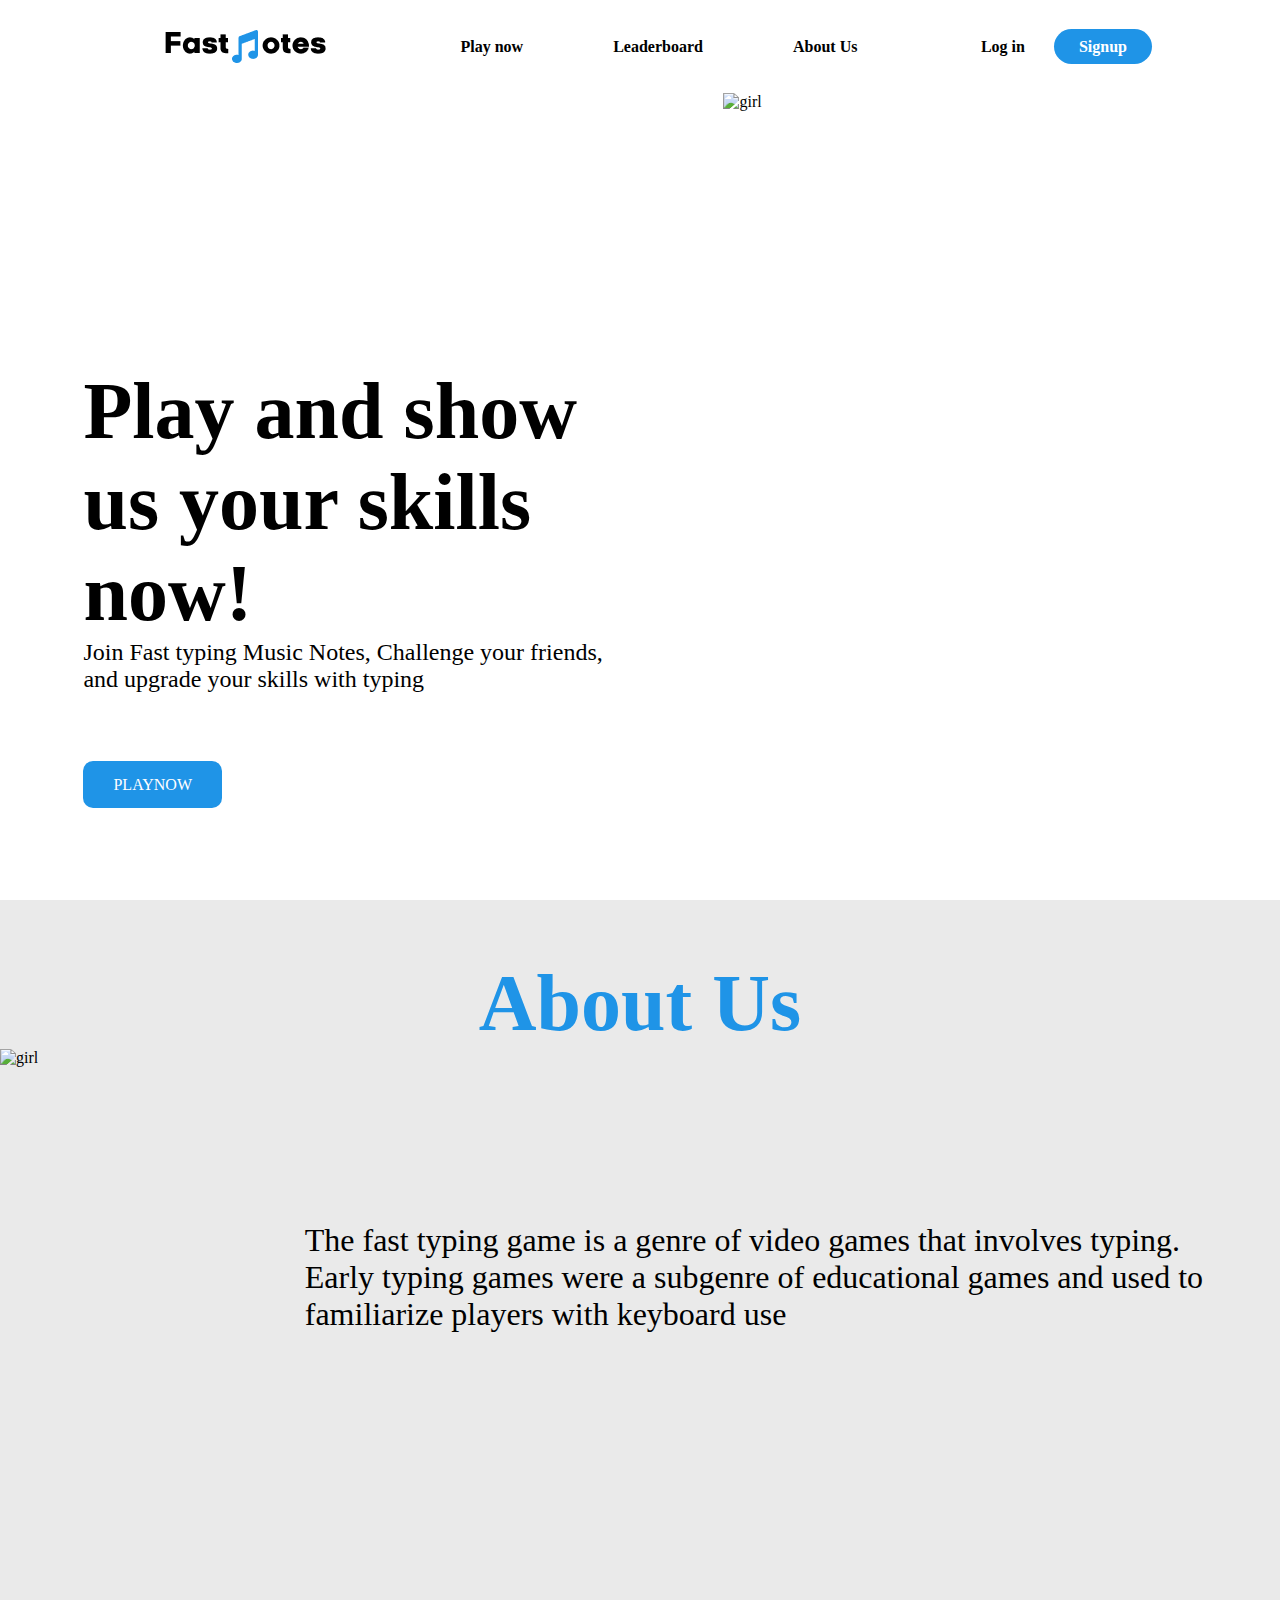
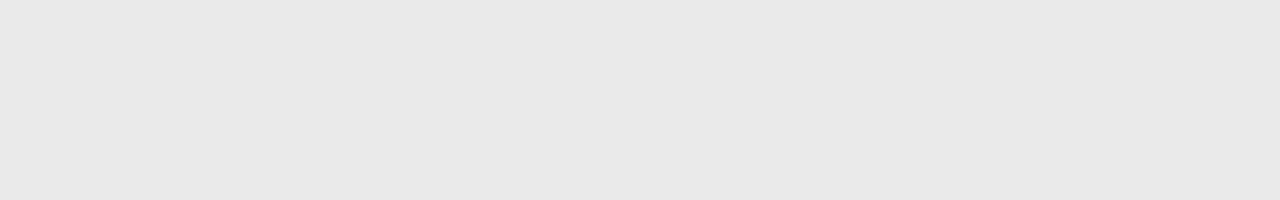
==== LandingPage/Index.html @ 9b5c47a4 "home , about us" ====
<!DOCTYPE html>
<html lang="en">
<head>
    <meta charset="UTF-8">
    <meta http-equiv="X-UA-Compatible" content="IE=edge">
    <meta name="viewport" content="width=device-width, initial-scale=1.0">
    <link rel="stylesheet" href="styles.css">
    <title>FastMoteS</title>
</head>
<body>
    
    <section class="header">
    <header>
        <img claass="logo" src="Resources/logo.png" alt="logo">
        <nav>
            <ul class="nav__links">
                <li><a href="#">Play now</a></li>
                <li><a href="#">Leaderboard</a></li>
                <li><a href="#">About Us</a></li>
            </ul>
        </nav>
        <div>
        <a class="cta" href="#">Log in</a>
        <a class="cta2" href="#">Signup</a>
        </div>
        
        
    </header>
    <main>
        <div class="title">
            <h1>Play and show us your skills now!</h1>
        </div>

        <div class="parag">
            <p>Join Fast typing Music Notes, Challenge your friends, and upgrade your skills with typing </p>
        </div>

        <div class="play">
            <a class="playnow" href="#">PLAYNOW</a>
        </div>

        <div class="girl">
            <img src="/Resources/Girl.png" alt="girl">
        </div>
    </main>
    </section>

    <section class="about">
        <div class="title2">
            <h1>About Us</h1>
        </div>

        <div class="girl2">
            <img src="/Resources/Girl2.png" alt="girl">
        </div>

        <div class="parag2">
            <p>The fast typing game is a genre of video games that involves typing. Early typing games were a subgenre of educational games and used to familiarize players with keyboard use  </p>
        </div>
        <img class="icon1" src="/Resources/icon1.png" alt="">
        <img class="icon2" src="/Resources/icon2.png" alt="">
        <img class="icon3" src="/Resources/icon3.png" alt="">
        <img class="icon4" src="/Resources/icon4.png" alt="">
        <img class="icon5" src="/Resources/icon5.png" alt="">

    </section>
</body>
</html>
---- LandingPage/styles.css ----
* {
    box-sizing: border-box;
    margin: 0;
    padding: 0;
  }
  @font-face {
    font-family: 'masiva';
    src: url('/Resources/FontsFree-Net-Masiva-Regular.ttf');
}
@font-face {
    font-family: 'masiva2';
    src: url('/Resources/FontsFree-Net-Masiva-Black_1.ttf');
}
  
  header {
    display: flex;
    justify-content: space-between;
    align-items: center;
    padding: 30px 10%;
  }
  .header {
    background-image: url('/Resources/Background.png');
    background-repeat: no-repeat;
    background-size: cover;
    height: 100vh;
    background-attachment: fixed;
  }
  
  
  .logo {
    cursor: pointer;
  }
  
  .nav__links a,
  button,
  .cta,
  .cta2,
  .overlay__content a {
    font-family: masiva;
    font-weight: 700;
    color: #000000;
    text-decoration: none;
  }
  
  .nav__links {
    list-style: none;
    display: flex;
  }
  
  .nav__links li {
    padding: 0px 20px;
  }
  
  .nav__links li a {
    transition: color 0.3s ease 0s;
    padding: 9px 25px;
  }
  
  .nav__links li a:hover {
    color: #1F94E7;
  }
  
  .cta {
    padding: 9px 25px;
    border: none;
    border-radius: 50px;
    cursor: pointer;
    transition: background-color 0.3s ease 0s;
  }

  .cta2 {
    padding: 9px 25px;
    background-color: #1F94E7;
    color: #ffffff;
    border: none;
    border-radius: 50px;
    cursor: pointer;
    transition: background-color 0.3s ease 0s;
  }

  .cta2:hover {
    background-color: #1a7cc3;
  }
  .cta:hover {
   color: #1F94E7;
  }
  main h1 {
    font-family: masiva2;
    font-size: 5rem;
  }
  main p {
    font-family: masiva;
    font-size: 1.5rem;
  }
  main {
    display: grid;
    grid-template-columns: 0.3fr 2fr 0.3fr 1fr 1fr;
    grid-template-rows: 1fr 1fr 0.5fr 0.5fr;
    grid-template-areas: 
    ".     . . girl girl"
    ". title . girl girl"
    ". parag . girl girl"
    ". play  . girl girl";
  }
  .title {
    grid-area: title;
  }
  .parag {
    grid-area: parag;
  }
  .play {
    grid-area: play;
  }
  .girl {
    grid-area: girl;
  }
  .playnow {
    padding: 15px 30px;
    background-color: #1F94E7;
    color: #ffffff;
    border: none;
    border-radius: 10px;
    cursor: pointer;
    transition: background-color 0.3s ease 0s;
    font-family: masiva2;
    color: #ffffff;
    text-decoration: none;
  }
  .playnow:hover {
    background-color: #1a7cc3;
  }
  .about {
        background-color: #eaeaea;
        height: 100vh;
  }
  .about {
    display: grid;
    grid-template-columns: 1fr 1fr 1fr 1fr 0.2fr;
    grid-template-rows: 0.1fr 0.1fr 0.3fr 0.5fr 0.5fr;
    grid-template-areas: 
    ".      .      .      .    . "
    "title2 title2 title2 title2 title2"
    "girl2  .      .      .     ."
    "girl2  parag2 parag2 parag2 .    "
    "girl2  .      .      .     .";
  }
  .girl2 {
    grid-area: girl2;
  }
  .title2 {
    grid-area: title2;
    font-family: masiva2;
    font-size: 2.5rem;
    text-align: center;
    color: #1F94E7;

  }
  .parag2 {
    grid-area: parag2;
    font-family: masiva;
    font-size: 2rem;
    
  }
  .icon1 {
    position: absolute;
    top: 160%;
    right: 40%;
  }
  .icon2 {
    position: absolute;
    top: 181%;
    right: 75%;
  }
  
  .icon3 {
    position: absolute;
    top: 125%;
    right: 74%;
  }
  .icon4 {
    position: absolute;
    top: 110%;
    right: 10%;
  }
  
  .icon5 {
    position: absolute;
    bottom: -100%;
    right: 10%;
  }
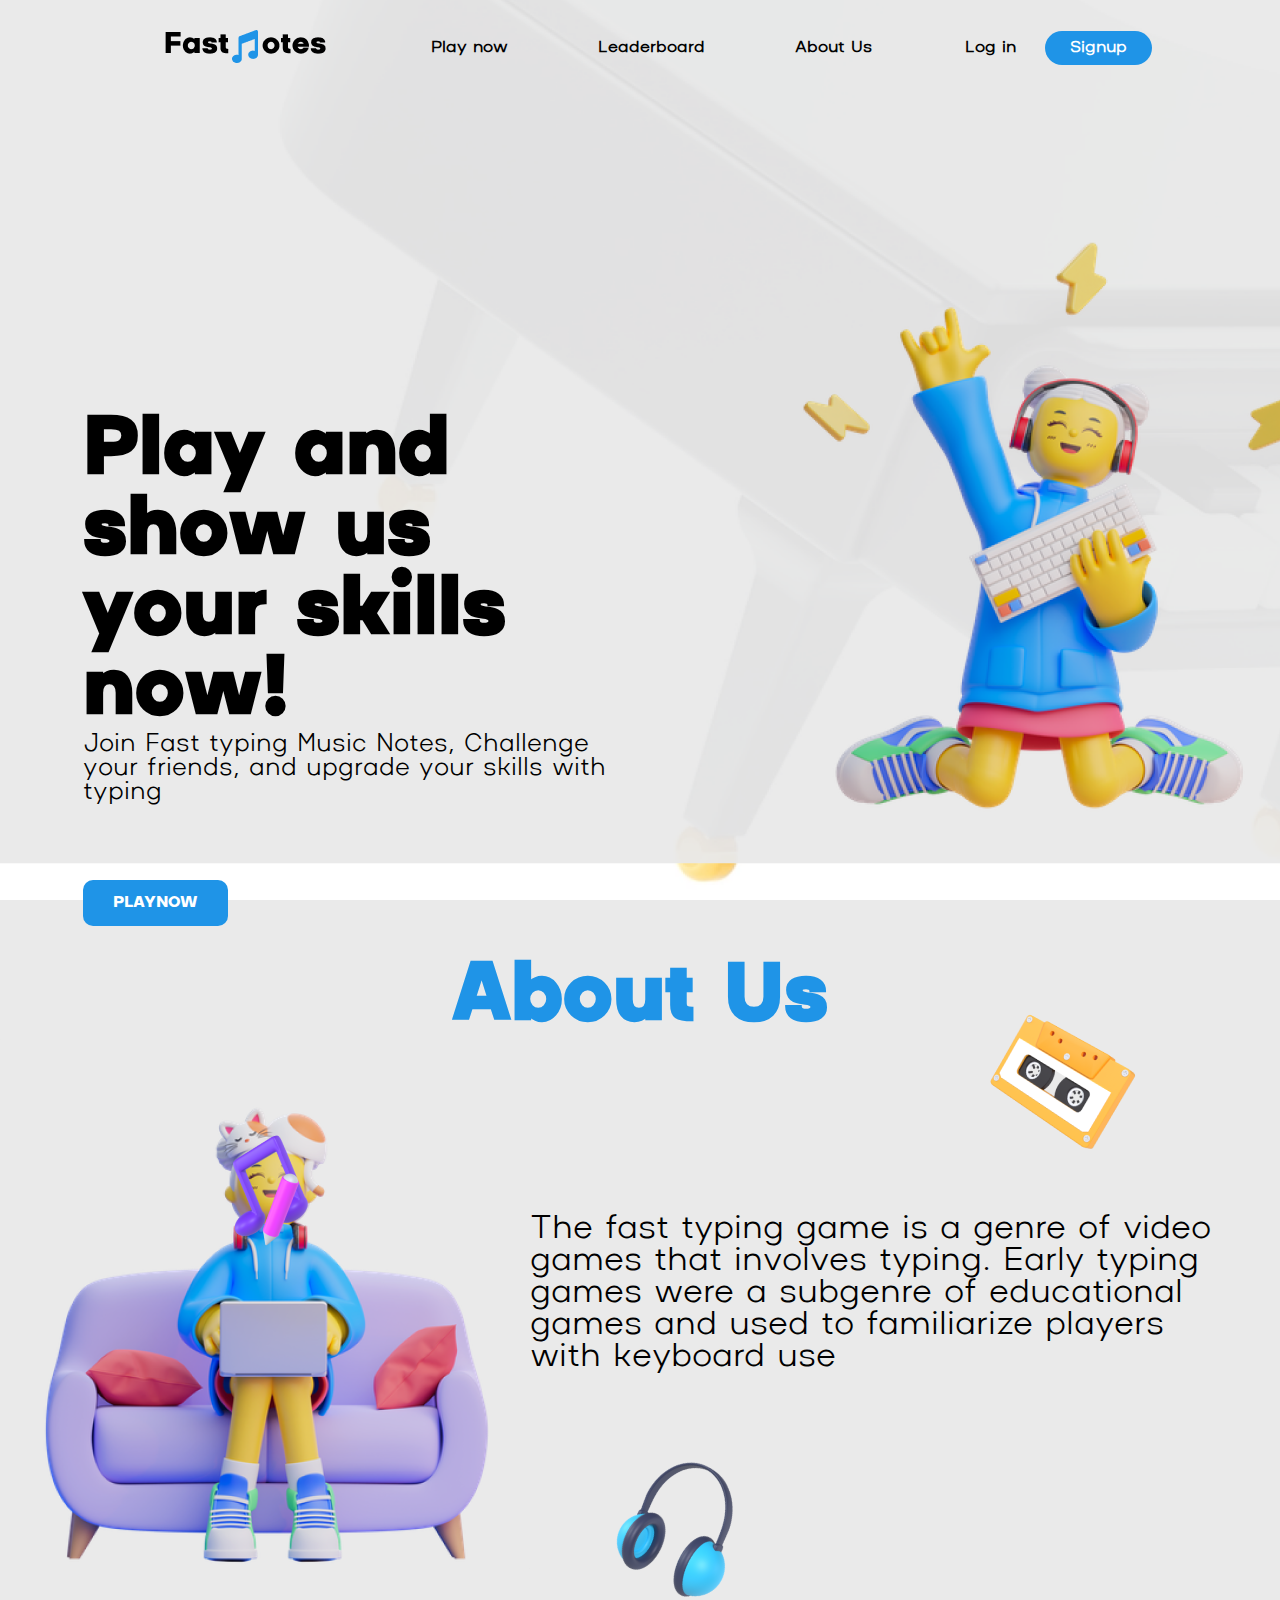
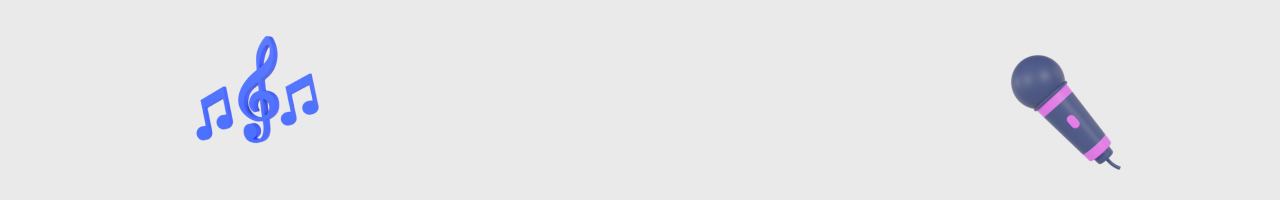
==== commit 3b5ed098: "home , aboutus . update" ====
--- a/LandingPage/Index.html
+++ b/LandingPage/Index.html
@@ -40,7 +40,7 @@
         </div>
 
         <div class="girl">
-            <img src="/Resources/Girl.png" alt="girl">
+            <img src="Resources/Girl.png" alt="girl">
         </div>
     </main>
     </section>
@@ -51,17 +51,17 @@
         </div>
 
         <div class="girl2">
-            <img src="/Resources/Girl2.png" alt="girl">
+            <img src="Resources/Girl2.png" alt="girl">
         </div>
 
         <div class="parag2">
             <p>The fast typing game is a genre of video games that involves typing. Early typing games were a subgenre of educational games and used to familiarize players with keyboard use  </p>
         </div>
-        <img class="icon1" src="/Resources/icon1.png" alt="">
-        <img class="icon2" src="/Resources/icon2.png" alt="">
-        <img class="icon3" src="/Resources/icon3.png" alt="">
-        <img class="icon4" src="/Resources/icon4.png" alt="">
-        <img class="icon5" src="/Resources/icon5.png" alt="">
+        <img class="icon1" src="Resources/icon1.png" alt="">
+        <img class="icon2" src="Resources/icon2.png" alt="">
+        <img class="icon3" src="Resources/icon3.png" alt="">
+        <img class="icon4" src="Resources/icon4.png" alt="">
+        <img class="icon5" src="Resources/icon5.png" alt="">
 
     </section>
 </body>
--- a/LandingPage/styles.css
+++ b/LandingPage/styles.css
@@ -5,11 +5,11 @@
   }
   @font-face {
     font-family: 'masiva';
-    src: url('/Resources/FontsFree-Net-Masiva-Regular.ttf');
+    src: url('Resources/FontsFree-Net-Masiva-Regular.ttf');
 }
 @font-face {
     font-family: 'masiva2';
-    src: url('/Resources/FontsFree-Net-Masiva-Black_1.ttf');
+    src: url('Resources/FontsFree-Net-Masiva-Black_1.ttf');
 }
   
   header {
@@ -19,7 +19,7 @@
     padding: 30px 10%;
   }
   .header {
-    background-image: url('/Resources/Background.png');
+    background-image: url('Resources/Background.png');
     background-repeat: no-repeat;
     background-size: cover;
     height: 100vh;
